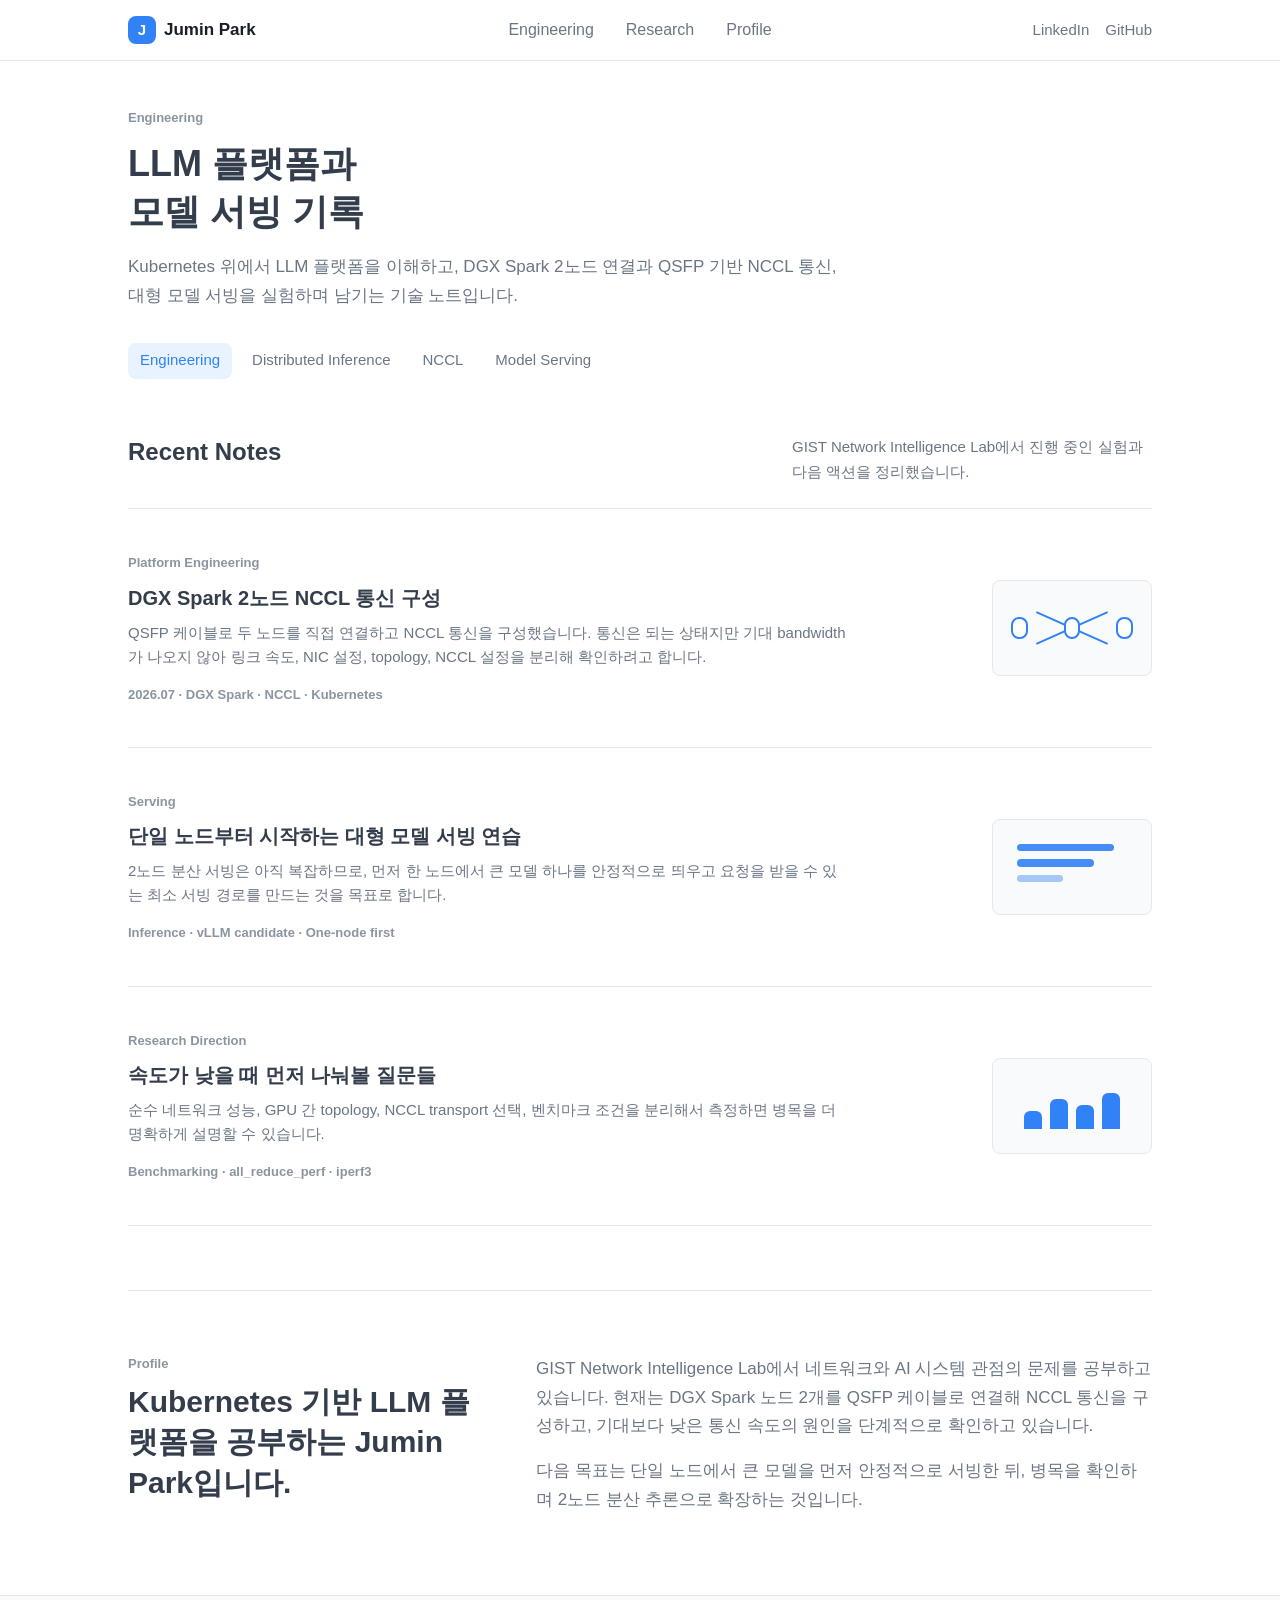
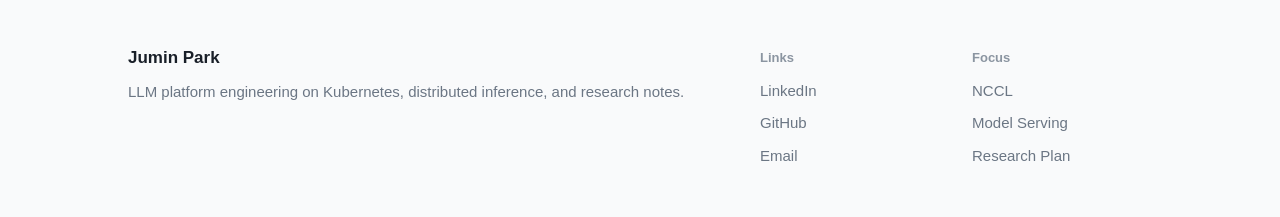
==== index.html @ 3facba5d "Add Jumin Park tech blog" ====
<!doctype html>
<html lang="ko">
  <head>
    <meta charset="utf-8">
    <meta name="viewport" content="width=device-width, initial-scale=1">
    <title>Jumin Park | AI Systems Engineering Notes</title>
    <meta
      name="description"
      content="LLM platform engineering on Kubernetes, distributed inference, NCCL communication, and model serving notes."
    >
    <meta property="og:title" content="Jumin Park | AI Systems Engineering Notes">
    <meta
      property="og:description"
      content="Kubernetes, DGX Spark, NCCL, distributed inference, and practical AI systems notes."
    >
    <meta property="og:type" content="website">
    <link rel="canonical" href="https://pjm3863966.github.io/jumin-park-tech-blog/">
    <link rel="stylesheet" href="styles.css">
  </head>
  <body>
    <header class="site-header">
      <div class="shell header-inner">
        <a class="brand" href="#top" aria-label="Jumin Park home">
          <span class="brand-mark" aria-hidden="true">J</span>
          <span>Jumin Park</span>
        </a>
        <nav class="nav-links" aria-label="Primary navigation">
          <a href="#engineering">Engineering</a>
          <a href="#research">Research</a>
          <a href="#profile">Profile</a>
        </nav>
        <div class="action-links" aria-label="External profile links">
          <a href="https://www.linkedin.com/in/jumin-park-6b538a3a7/" aria-label="LinkedIn profile">LinkedIn</a>
          <a href="https://github.com/pjm3863966" aria-label="GitHub profile">GitHub</a>
        </div>
      </div>
    </header>

    <main id="top">
      <section class="shell category-hero" aria-labelledby="page-title">
        <p class="eyebrow">Engineering</p>
        <h1 id="page-title">LLM 플랫폼과<br><span class="nowrap">모델 서빙 기록</span></h1>
        <p class="hero-description">
          Kubernetes 위에서 LLM 플랫폼을 이해하고, DGX Spark 2노드 연결과 QSFP 기반
          NCCL 통신, 대형 모델 서빙을 실험하며 남기는 기술 노트입니다.
        </p>
        <div class="tag-rail" aria-label="Topics">
          <a class="tag active" href="#engineering">Engineering</a>
          <a class="tag" href="#research">Distributed Inference</a>
          <a class="tag" href="#profile">NCCL</a>
          <a class="tag" href="#serving">Model Serving</a>
        </div>
      </section>

      <section class="shell article-list" id="engineering" aria-labelledby="engineering-title">
        <div class="section-heading">
          <h2 id="engineering-title">Recent Notes</h2>
          <p>GIST Network Intelligence Lab에서 진행 중인 실험과 다음 액션을 정리했습니다.</p>
        </div>

        <article class="article-row">
          <a class="article-copy" href="#note-nccl">
            <span class="category">Platform Engineering</span>
            <h3 id="note-nccl">DGX Spark 2노드 NCCL 통신 구성</h3>
            <p>
              QSFP 케이블로 두 노드를 직접 연결하고 NCCL 통신을 구성했습니다.
              통신은 되는 상태지만 기대 bandwidth가 나오지 않아 링크 속도, NIC 설정,
              topology, NCCL 설정을 분리해 확인하려고 합니다.
            </p>
            <span class="meta">2026.07 · DGX Spark · NCCL · Kubernetes</span>
          </a>
          <div class="article-thumb network-thumb" aria-hidden="true">
            <span></span>
            <span></span>
            <span></span>
          </div>
        </article>

        <article class="article-row" id="serving">
          <a class="article-copy" href="#note-serving">
            <span class="category">Serving</span>
            <h3 id="note-serving">단일 노드부터 시작하는 대형 모델 서빙 연습</h3>
            <p>
              2노드 분산 서빙은 아직 복잡하므로, 먼저 한 노드에서 큰 모델 하나를 안정적으로
              띄우고 요청을 받을 수 있는 최소 서빙 경로를 만드는 것을 목표로 합니다.
            </p>
            <span class="meta">Inference · vLLM candidate · One-node first</span>
          </a>
          <div class="article-thumb serving-thumb" aria-hidden="true">
            <span class="screen-line wide"></span>
            <span class="screen-line"></span>
            <span class="screen-line short"></span>
          </div>
        </article>

        <article class="article-row" id="research">
          <a class="article-copy" href="#note-research">
            <span class="category">Research Direction</span>
            <h3 id="note-research">속도가 낮을 때 먼저 나눠볼 질문들</h3>
            <p>
              순수 네트워크 성능, GPU 간 topology, NCCL transport 선택, 벤치마크 조건을
              분리해서 측정하면 병목을 더 명확하게 설명할 수 있습니다.
            </p>
            <span class="meta">Benchmarking · all_reduce_perf · iperf3</span>
          </a>
          <div class="article-thumb benchmark-thumb" aria-hidden="true">
            <span style="height: 38%"></span>
            <span style="height: 64%"></span>
            <span style="height: 52%"></span>
            <span style="height: 78%"></span>
          </div>
        </article>
      </section>

      <section class="shell profile-section" id="profile" aria-labelledby="profile-title">
        <div>
          <p class="eyebrow">Profile</p>
          <h2 id="profile-title">Kubernetes 기반 LLM 플랫폼을 공부하는 Jumin Park입니다.</h2>
        </div>
        <div class="profile-body">
          <p>
            GIST Network Intelligence Lab에서 네트워크와 AI 시스템 관점의 문제를 공부하고 있습니다.
            현재는 DGX Spark 노드 2개를 QSFP 케이블로 연결해 NCCL 통신을 구성하고,
            기대보다 낮은 통신 속도의 원인을 단계적으로 확인하고 있습니다.
          </p>
          <p>
            다음 목표는 단일 노드에서 큰 모델을 먼저 안정적으로 서빙한 뒤,
            병목을 확인하며 2노드 분산 추론으로 확장하는 것입니다.
          </p>
        </div>
      </section>
    </main>

    <footer class="site-footer">
      <div class="shell footer-grid">
        <div>
          <strong>Jumin Park</strong>
          <p>LLM platform engineering on Kubernetes, distributed inference, and research notes.</p>
        </div>
        <div>
          <span class="footer-title">Links</span>
          <a href="https://www.linkedin.com/in/jumin-park-6b538a3a7/">LinkedIn</a>
          <a href="https://github.com/pjm3863966">GitHub</a>
          <a href="mailto:hello@example.com">Email</a>
        </div>
        <div>
          <span class="footer-title">Focus</span>
          <a href="#engineering">NCCL</a>
          <a href="#serving">Model Serving</a>
          <a href="#research">Research Plan</a>
        </div>
      </div>
    </footer>
  </body>
</html>
---- styles.css ----
:root {
  --surface-primary: #ffffff;
  --surface-secondary: #f9fafb;
  --text-primary: #191f28;
  --text-heading: #333d4b;
  --text-secondary: #6b7684;
  --text-tertiary: #8b95a1;
  --border-subtle: #e5e8eb;
  --accent-primary: #3182f6;
  --accent-soft: #e8f3ff;
  --space-2: 8px;
  --space-3: 12px;
  --space-4: 16px;
  --space-6: 24px;
  --space-8: 32px;
  --space-10: 40px;
  --space-12: 48px;
  --space-16: 64px;
  color-scheme: light;
}

* {
  box-sizing: border-box;
}

html {
  scroll-behavior: smooth;
}

body {
  margin: 0;
  background: var(--surface-primary);
  color: var(--text-primary);
  font-family: "Toss Product Sans", "SF Pro KR", "Apple SD Gothic Neo", "Noto Sans KR",
    -apple-system, BlinkMacSystemFont, "Segoe UI", sans-serif;
  font-size: 16px;
  line-height: 1.65;
  letter-spacing: 0;
  word-break: normal;
  overflow-wrap: break-word;
}

a {
  color: inherit;
  text-decoration: none;
}

a:focus-visible {
  outline: 3px solid var(--accent-soft);
  outline-offset: 4px;
  border-radius: 8px;
}

.shell {
  width: min(1024px, calc(100% - 48px));
  margin: 0 auto;
}

.site-header {
  position: sticky;
  top: 0;
  z-index: 10;
  background: rgba(255, 255, 255, 0.92);
  border-bottom: 1px solid var(--border-subtle);
  backdrop-filter: blur(16px);
}

.header-inner {
  min-height: 60px;
  display: grid;
  grid-template-columns: 1fr auto 1fr;
  align-items: center;
  gap: var(--space-6);
}

.brand,
.nav-links,
.action-links {
  display: flex;
  align-items: center;
}

.brand {
  gap: var(--space-2);
  color: var(--text-primary);
  font-size: 17px;
  font-weight: 700;
}

.brand-mark {
  width: 28px;
  height: 28px;
  display: inline-grid;
  place-items: center;
  border-radius: 8px;
  background: var(--accent-primary);
  color: #ffffff;
  font-size: 15px;
  font-weight: 700;
}

.nav-links {
  min-width: 0;
  gap: var(--space-8);
  color: var(--text-secondary);
  font-size: 16px;
}

.action-links {
  min-width: 0;
  justify-content: flex-end;
  gap: var(--space-4);
  color: var(--text-secondary);
  font-size: 15px;
}

.nav-links a,
.action-links a,
.tag {
  transition: color 160ms ease-out, background-color 160ms ease-out;
}

.nav-links a:hover,
.action-links a:hover {
  color: var(--accent-primary);
}

.category-hero {
  padding: var(--space-12) 0 var(--space-10);
}

.eyebrow,
.category,
.meta,
.footer-title {
  margin: 0;
  color: var(--text-tertiary);
  font-size: 13px;
  font-weight: 600;
  line-height: 1.45;
}

.category-hero h1 {
  max-width: 780px;
  margin: var(--space-3) 0 0;
  color: var(--text-heading);
  font-size: clamp(30px, 5vw, 36px);
  font-weight: 700;
  line-height: 1.35;
  letter-spacing: 0;
}

.nowrap {
  white-space: nowrap;
}

.hero-description {
  max-width: 720px;
  margin: var(--space-4) 0 0;
  color: var(--text-secondary);
  font-size: 17px;
  line-height: 1.7;
}

.tag-rail {
  min-width: 0;
  display: flex;
  flex-wrap: wrap;
  gap: var(--space-2);
  margin-top: var(--space-8);
}

.tag {
  min-height: 36px;
  display: inline-flex;
  align-items: center;
  border-radius: 8px;
  padding: 0 var(--space-3);
  color: var(--text-secondary);
  font-size: 15px;
  font-weight: 500;
}

.tag:hover {
  color: var(--text-primary);
  background: var(--surface-secondary);
}

.tag.active {
  color: var(--accent-primary);
  background: var(--accent-soft);
}

.article-list {
  padding: var(--space-4) 0 var(--space-16);
}

.section-heading {
  display: grid;
  grid-template-columns: minmax(0, 1fr) minmax(260px, 360px);
  gap: var(--space-8);
  padding-bottom: var(--space-6);
  border-bottom: 1px solid var(--border-subtle);
}

.section-heading h2 {
  margin: 0;
  color: var(--text-heading);
  font-size: 24px;
  line-height: 1.45;
}

.section-heading p {
  margin: 0;
  color: var(--text-secondary);
  font-size: 15px;
}

.article-row {
  display: grid;
  grid-template-columns: minmax(0, 1fr) 160px;
  gap: var(--space-8);
  align-items: center;
  min-height: 160px;
  padding: var(--space-10) 0;
  border-bottom: 1px solid var(--border-subtle);
}

.article-copy {
  display: block;
}

.article-copy h3 {
  max-width: 720px;
  margin: var(--space-2) 0 var(--space-2);
  color: var(--text-heading);
  font-size: 20px;
  font-weight: 700;
  line-height: 1.45;
  transition: color 160ms ease-out;
}

.article-copy p {
  max-width: 720px;
  margin: 0 0 var(--space-3);
  color: var(--text-secondary);
  font-size: 15px;
  line-height: 1.6;
}

.article-row:hover h3,
.article-copy:focus-visible h3 {
  color: var(--accent-primary);
}

.article-thumb {
  width: 160px;
  height: 96px;
  border-radius: 8px;
  background: var(--surface-secondary);
  border: 1px solid var(--border-subtle);
  overflow: hidden;
  transition: transform 180ms ease-out;
}

.article-row:hover .article-thumb {
  transform: translateY(-2px);
}

.network-thumb,
.serving-thumb,
.benchmark-thumb {
  position: relative;
  display: flex;
  align-items: center;
  justify-content: center;
}

.network-thumb::before,
.network-thumb::after {
  content: "";
  position: absolute;
  width: 78px;
  height: 2px;
  background: var(--accent-primary);
}

.network-thumb::before {
  transform: rotate(24deg);
}

.network-thumb::after {
  transform: rotate(-24deg);
}

.network-thumb span {
  position: relative;
  z-index: 1;
  width: 22px;
  height: 22px;
  margin: 0 18px;
  border-radius: 8px;
  background: #ffffff;
  border: 2px solid var(--accent-primary);
}

.serving-thumb {
  flex-direction: column;
  align-items: flex-start;
  padding: var(--space-6);
}

.screen-line {
  display: block;
  height: 8px;
  width: 70%;
  margin-bottom: var(--space-2);
  border-radius: 4px;
  background: var(--accent-primary);
  opacity: 0.9;
}

.screen-line.wide {
  width: 88%;
}

.screen-line.short {
  width: 42%;
  opacity: 0.42;
}

.benchmark-thumb {
  align-items: flex-end;
  gap: var(--space-2);
  padding: var(--space-6);
}

.benchmark-thumb span {
  width: 18px;
  border-radius: 6px 6px 0 0;
  background: var(--accent-primary);
}

.profile-section {
  display: grid;
  grid-template-columns: minmax(0, 360px) minmax(0, 1fr);
  gap: var(--space-12);
  padding: var(--space-16) 0;
  border-top: 1px solid var(--border-subtle);
}

.profile-section h2 {
  margin: var(--space-2) 0 0;
  color: var(--text-heading);
  font-size: 30px;
  line-height: 1.35;
}

.profile-body p {
  max-width: 620px;
  margin: 0 0 var(--space-4);
  color: var(--text-secondary);
  font-size: 17px;
  line-height: 1.7;
}

.site-footer {
  background: var(--surface-secondary);
  border-top: 1px solid var(--border-subtle);
}

.footer-grid {
  display: grid;
  grid-template-columns: 1fr 180px 180px;
  gap: var(--space-8);
  padding: var(--space-12) 0;
}

.footer-grid strong {
  display: block;
  color: var(--text-primary);
  font-size: 17px;
}

.footer-grid p,
.footer-grid a {
  display: block;
  margin: var(--space-2) 0 0;
  color: var(--text-secondary);
  font-size: 15px;
}

.footer-grid a:hover {
  color: var(--accent-primary);
}

@media (max-width: 760px) {
  .shell {
    width: min(100% - 32px, 1024px);
  }

  .header-inner {
    min-height: auto;
    grid-template-columns: 1fr;
    align-items: start;
    gap: var(--space-3);
    padding: var(--space-4) 0;
  }

  .nav-links,
  .action-links {
    width: 100%;
    justify-content: flex-start;
    flex-wrap: wrap;
    gap: var(--space-4);
  }

  .nav-links a,
  .action-links a,
  .tag {
    white-space: nowrap;
  }

  .category-hero {
    padding: var(--space-10) 0;
  }

  .category-hero h1 {
    font-size: clamp(28px, 8.2vw, 32px);
    line-height: 1.42;
  }

  .hero-description,
  .profile-body p {
    font-size: 16px;
    line-height: 1.72;
  }

  .section-heading,
  .article-row,
  .profile-section,
  .footer-grid {
    grid-template-columns: 1fr;
  }

  .article-row {
    gap: var(--space-4);
    padding: var(--space-8) 0;
  }

  .article-thumb {
    grid-row: 1;
    width: 100%;
    height: 132px;
  }

  .profile-section {
    gap: var(--space-6);
  }
}

@media (prefers-reduced-motion: reduce) {
  html {
    scroll-behavior: auto;
  }

  *,
  *::before,
  *::after {
    transition-duration: 1ms !important;
    animation-duration: 1ms !important;
    animation-iteration-count: 1 !important;
  }
}
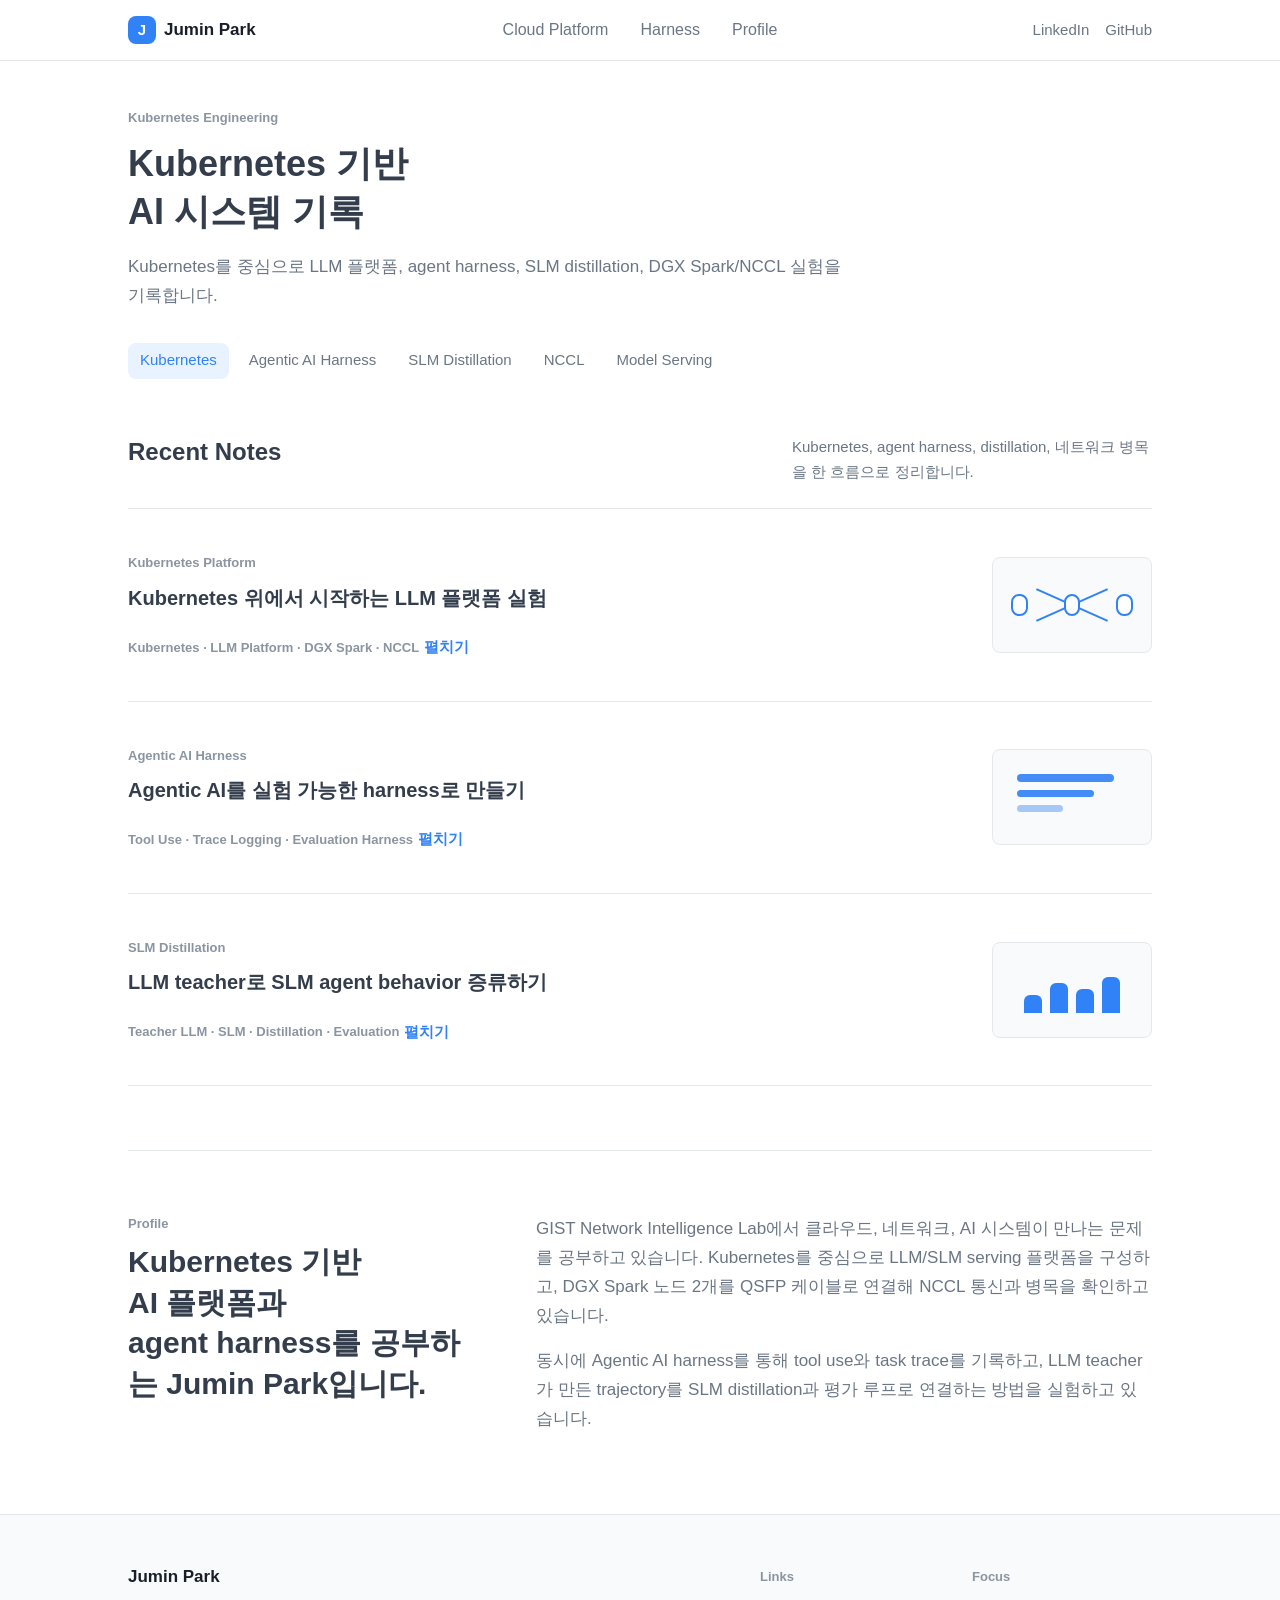
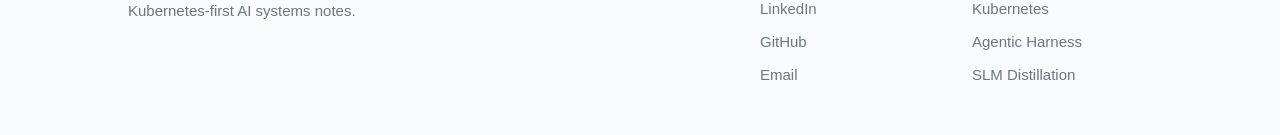
==== commit 7cd7b3e1: "Update blog structure and notes" ====
--- a/index.html
+++ b/index.html
@@ -3,18 +3,18 @@
   <head>
     <meta charset="utf-8">
     <meta name="viewport" content="width=device-width, initial-scale=1">
-    <title>Jumin Park | AI Systems Engineering Notes</title>
+    <title>Jumin Park | Kubernetes & AI Systems Engineering Notes</title>
     <meta
       name="description"
-      content="LLM platform engineering on Kubernetes, distributed inference, NCCL communication, and model serving notes."
+      content="Kubernetes-first AI systems notes: platforms, agents, distillation, and NCCL."
     >
-    <meta property="og:title" content="Jumin Park | AI Systems Engineering Notes">
+    <meta property="og:title" content="Jumin Park | Kubernetes & AI Systems Engineering Notes">
     <meta
       property="og:description"
-      content="Kubernetes, DGX Spark, NCCL, distributed inference, and practical AI systems notes."
+      content="Kubernetes-first AI systems notes: platforms, agents, distillation, and NCCL."
     >
     <meta property="og:type" content="website">
-    <link rel="canonical" href="https://pjm3863966.github.io/jumin-park-tech-blog/">
+    <link rel="canonical" href="https://ahro-t.github.io/jumin-park-tech-blog/">
     <link rel="stylesheet" href="styles.css">
   </head>
   <body>
@@ -25,28 +25,29 @@
           <span>Jumin Park</span>
         </a>
         <nav class="nav-links" aria-label="Primary navigation">
-          <a href="#engineering">Engineering</a>
-          <a href="#research">Research</a>
+          <a href="#engineering">Cloud Platform</a>
+          <a href="#research">Harness</a>
           <a href="#profile">Profile</a>
         </nav>
         <div class="action-links" aria-label="External profile links">
           <a href="https://www.linkedin.com/in/jumin-park-6b538a3a7/" aria-label="LinkedIn profile">LinkedIn</a>
-          <a href="https://github.com/pjm3863966" aria-label="GitHub profile">GitHub</a>
+          <a href="https://github.com/Ahro-T" aria-label="GitHub profile">GitHub</a>
         </div>
       </div>
     </header>
 
     <main id="top">
       <section class="shell category-hero" aria-labelledby="page-title">
-        <p class="eyebrow">Engineering</p>
-        <h1 id="page-title">LLM 플랫폼과<br><span class="nowrap">모델 서빙 기록</span></h1>
+        <p class="eyebrow">Kubernetes Engineering</p>
+        <h1 id="page-title">Kubernetes 기반<br><span class="nowrap">AI 시스템 기록</span></h1>
         <p class="hero-description">
-          Kubernetes 위에서 LLM 플랫폼을 이해하고, DGX Spark 2노드 연결과 QSFP 기반
-          NCCL 통신, 대형 모델 서빙을 실험하며 남기는 기술 노트입니다.
+          Kubernetes를 중심으로 LLM 플랫폼, agent harness, SLM distillation,
+          DGX Spark/NCCL 실험을 기록합니다.
         </p>
         <div class="tag-rail" aria-label="Topics">
-          <a class="tag active" href="#engineering">Engineering</a>
-          <a class="tag" href="#research">Distributed Inference</a>
+          <a class="tag active" href="#engineering">Kubernetes</a>
+          <a class="tag" href="#research">Agentic AI Harness</a>
+          <a class="tag" href="#serving">SLM Distillation</a>
           <a class="tag" href="#profile">NCCL</a>
           <a class="tag" href="#serving">Model Serving</a>
         </div>
@@ -55,20 +56,28 @@
       <section class="shell article-list" id="engineering" aria-labelledby="engineering-title">
         <div class="section-heading">
           <h2 id="engineering-title">Recent Notes</h2>
-          <p>GIST Network Intelligence Lab에서 진행 중인 실험과 다음 액션을 정리했습니다.</p>
+          <p>Kubernetes, agent harness, distillation, 네트워크 병목을 한 흐름으로 정리합니다.</p>
         </div>
 
         <article class="article-row">
-          <a class="article-copy" href="#note-nccl">
-            <span class="category">Platform Engineering</span>
-            <h3 id="note-nccl">DGX Spark 2노드 NCCL 통신 구성</h3>
-            <p>
-              QSFP 케이블로 두 노드를 직접 연결하고 NCCL 통신을 구성했습니다.
-              통신은 되는 상태지만 기대 bandwidth가 나오지 않아 링크 속도, NIC 설정,
-              topology, NCCL 설정을 분리해 확인하려고 합니다.
-            </p>
-            <span class="meta">2026.07 · DGX Spark · NCCL · Kubernetes</span>
-          </a>
+          <details class="article-copy">
+            <summary class="article-summary">
+              <span class="category">Kubernetes Platform</span>
+              <h3 id="note-nccl">Kubernetes 위에서 시작하는 <span class="nowrap">LLM 플랫폼</span> 실험</h3>
+              <span class="meta">Kubernetes · LLM Platform · DGX Spark · NCCL</span>
+              <span class="toggle-label" aria-hidden="true">
+                <span class="toggle-open">펼치기</span>
+                <span class="toggle-close">접기</span>
+              </span>
+            </summary>
+            <div class="article-detail">
+              <p>
+              클라우드 연구실 맥락에서 Kubernetes를 중심에 두고 LLM/SLM serving 경로를
+              잡고 있습니다. DGX Spark 2노드, QSFP 연결, NCCL 통신까지 플랫폼 레이어에서
+              재현 가능한 실험 환경으로 정리하려고 합니다.
+              </p>
+            </div>
+          </details>
           <div class="article-thumb network-thumb" aria-hidden="true">
             <span></span>
             <span></span>
@@ -77,15 +86,24 @@
         </article>
 
         <article class="article-row" id="serving">
-          <a class="article-copy" href="#note-serving">
-            <span class="category">Serving</span>
-            <h3 id="note-serving">단일 노드부터 시작하는 대형 모델 서빙 연습</h3>
-            <p>
-              2노드 분산 서빙은 아직 복잡하므로, 먼저 한 노드에서 큰 모델 하나를 안정적으로
-              띄우고 요청을 받을 수 있는 최소 서빙 경로를 만드는 것을 목표로 합니다.
-            </p>
-            <span class="meta">Inference · vLLM candidate · One-node first</span>
-          </a>
+          <details class="article-copy">
+            <summary class="article-summary">
+              <span class="category">Agentic AI Harness</span>
+              <h3 id="note-serving">Agentic AI를 실험 가능한 harness로 만들기</h3>
+              <span class="meta">Tool Use · Trace Logging · Evaluation Harness</span>
+              <span class="toggle-label" aria-hidden="true">
+                <span class="toggle-open">펼치기</span>
+                <span class="toggle-close">접기</span>
+              </span>
+            </summary>
+            <div class="article-detail">
+              <p>
+              agent workflow의 tool use, multi-step reasoning, task trace를 실행하고 관찰하는
+              harness를 설계합니다. 실행 로그와 실패 모드를 모아 평가와 개선 루프를 만들고,
+              이후 작은 모델을 위한 distillation 데이터로 연결하는 것이 목표입니다.
+              </p>
+            </div>
+          </details>
           <div class="article-thumb serving-thumb" aria-hidden="true">
             <span class="screen-line wide"></span>
             <span class="screen-line"></span>
@@ -94,15 +112,24 @@
         </article>
 
         <article class="article-row" id="research">
-          <a class="article-copy" href="#note-research">
-            <span class="category">Research Direction</span>
-            <h3 id="note-research">속도가 낮을 때 먼저 나눠볼 질문들</h3>
-            <p>
-              순수 네트워크 성능, GPU 간 topology, NCCL transport 선택, 벤치마크 조건을
-              분리해서 측정하면 병목을 더 명확하게 설명할 수 있습니다.
-            </p>
-            <span class="meta">Benchmarking · all_reduce_perf · iperf3</span>
-          </a>
+          <details class="article-copy">
+            <summary class="article-summary">
+              <span class="category">SLM Distillation</span>
+              <h3 id="note-research">LLM teacher로 SLM agent behavior 증류하기</h3>
+              <span class="meta">Teacher LLM · SLM · Distillation · Evaluation</span>
+              <span class="toggle-label" aria-hidden="true">
+                <span class="toggle-open">펼치기</span>
+                <span class="toggle-close">접기</span>
+              </span>
+            </summary>
+            <div class="article-detail">
+              <p>
+              큰 LLM을 teacher로 사용해 agentic task trajectory와 reasoning trace를 만들고,
+              이를 SLM이 재현 가능한 형태로 학습/평가하는 경로를 고민합니다. 품질, latency,
+              cost를 함께 기록하는 harness가 핵심입니다.
+              </p>
+            </div>
+          </details>
           <div class="article-thumb benchmark-thumb" aria-hidden="true">
             <span style="height: 38%"></span>
             <span style="height: 64%"></span>
@@ -115,17 +142,17 @@
       <section class="shell profile-section" id="profile" aria-labelledby="profile-title">
         <div>
           <p class="eyebrow">Profile</p>
-          <h2 id="profile-title">Kubernetes 기반 LLM 플랫폼을 공부하는 Jumin Park입니다.</h2>
+          <h2 id="profile-title">Kubernetes 기반 <span class="nowrap">AI 플랫폼</span>과 <span class="nowrap">agent harness</span>를 공부하는 Jumin Park입니다.</h2>
         </div>
         <div class="profile-body">
           <p>
-            GIST Network Intelligence Lab에서 네트워크와 AI 시스템 관점의 문제를 공부하고 있습니다.
-            현재는 DGX Spark 노드 2개를 QSFP 케이블로 연결해 NCCL 통신을 구성하고,
-            기대보다 낮은 통신 속도의 원인을 단계적으로 확인하고 있습니다.
+            GIST Network Intelligence Lab에서 클라우드, 네트워크, AI 시스템이 만나는 문제를
+            공부하고 있습니다. Kubernetes를 중심으로 LLM/SLM serving 플랫폼을 구성하고,
+            DGX Spark 노드 2개를 QSFP 케이블로 연결해 NCCL 통신과 병목을 확인하고 있습니다.
           </p>
           <p>
-            다음 목표는 단일 노드에서 큰 모델을 먼저 안정적으로 서빙한 뒤,
-            병목을 확인하며 2노드 분산 추론으로 확장하는 것입니다.
+            동시에 Agentic AI harness를 통해 tool use와 task trace를 기록하고, LLM teacher가
+            만든 trajectory를 SLM distillation과 평가 루프로 연결하는 방법을 실험하고 있습니다.
           </p>
         </div>
       </section>
@@ -135,19 +162,19 @@
       <div class="shell footer-grid">
         <div>
           <strong>Jumin Park</strong>
-          <p>LLM platform engineering on Kubernetes, distributed inference, and research notes.</p>
+          <p>Kubernetes-first AI systems notes.</p>
         </div>
         <div>
           <span class="footer-title">Links</span>
           <a href="https://www.linkedin.com/in/jumin-park-6b538a3a7/">LinkedIn</a>
-          <a href="https://github.com/pjm3863966">GitHub</a>
+          <a href="https://github.com/Ahro-T">GitHub</a>
           <a href="mailto:hello@example.com">Email</a>
         </div>
         <div>
           <span class="footer-title">Focus</span>
-          <a href="#engineering">NCCL</a>
-          <a href="#serving">Model Serving</a>
-          <a href="#research">Research Plan</a>
+          <a href="#engineering">Kubernetes</a>
+          <a href="#serving">Agentic Harness</a>
+          <a href="#research">SLM Distillation</a>
         </div>
       </div>
     </footer>
--- a/styles.css
+++ b/styles.css
@@ -230,6 +230,22 @@
   display: block;
 }
 
+.article-summary {
+  display: block;
+  cursor: pointer;
+  list-style: none;
+}
+
+.article-summary::-webkit-details-marker {
+  display: none;
+}
+
+.article-summary:focus-visible {
+  outline: 3px solid var(--accent-soft);
+  outline-offset: 4px;
+  border-radius: 8px;
+}
+
 .article-copy h3 {
   max-width: 720px;
   margin: var(--space-2) 0 var(--space-2);
@@ -240,16 +256,42 @@
   transition: color 160ms ease-out;
 }
 
-.article-copy p {
+.article-detail {
   max-width: 720px;
-  margin: 0 0 var(--space-3);
+  margin-top: var(--space-4);
+}
+
+.article-detail p {
+  max-width: 720px;
+  margin: 0;
   color: var(--text-secondary);
   font-size: 15px;
   line-height: 1.6;
 }
 
+.toggle-label {
+  min-height: 28px;
+  display: inline-flex;
+  align-items: center;
+  margin-top: var(--space-3);
+  color: var(--accent-primary);
+  font-size: 15px;
+  font-weight: 600;
+  line-height: 1.45;
+}
+
+.toggle-close,
+.article-copy[open] .toggle-open {
+  display: none;
+}
+
+.article-copy[open] .toggle-close {
+  display: inline;
+}
+
 .article-row:hover h3,
-.article-copy:focus-visible h3 {
+.article-copy[open] h3,
+.article-summary:focus-visible h3 {
   color: var(--accent-primary);
 }
 
@@ -264,6 +306,10 @@
 }
 
 .article-row:hover .article-thumb {
+  transform: translateY(-2px);
+}
+
+.article-copy[open] + .article-thumb {
   transform: translateY(-2px);
 }
 
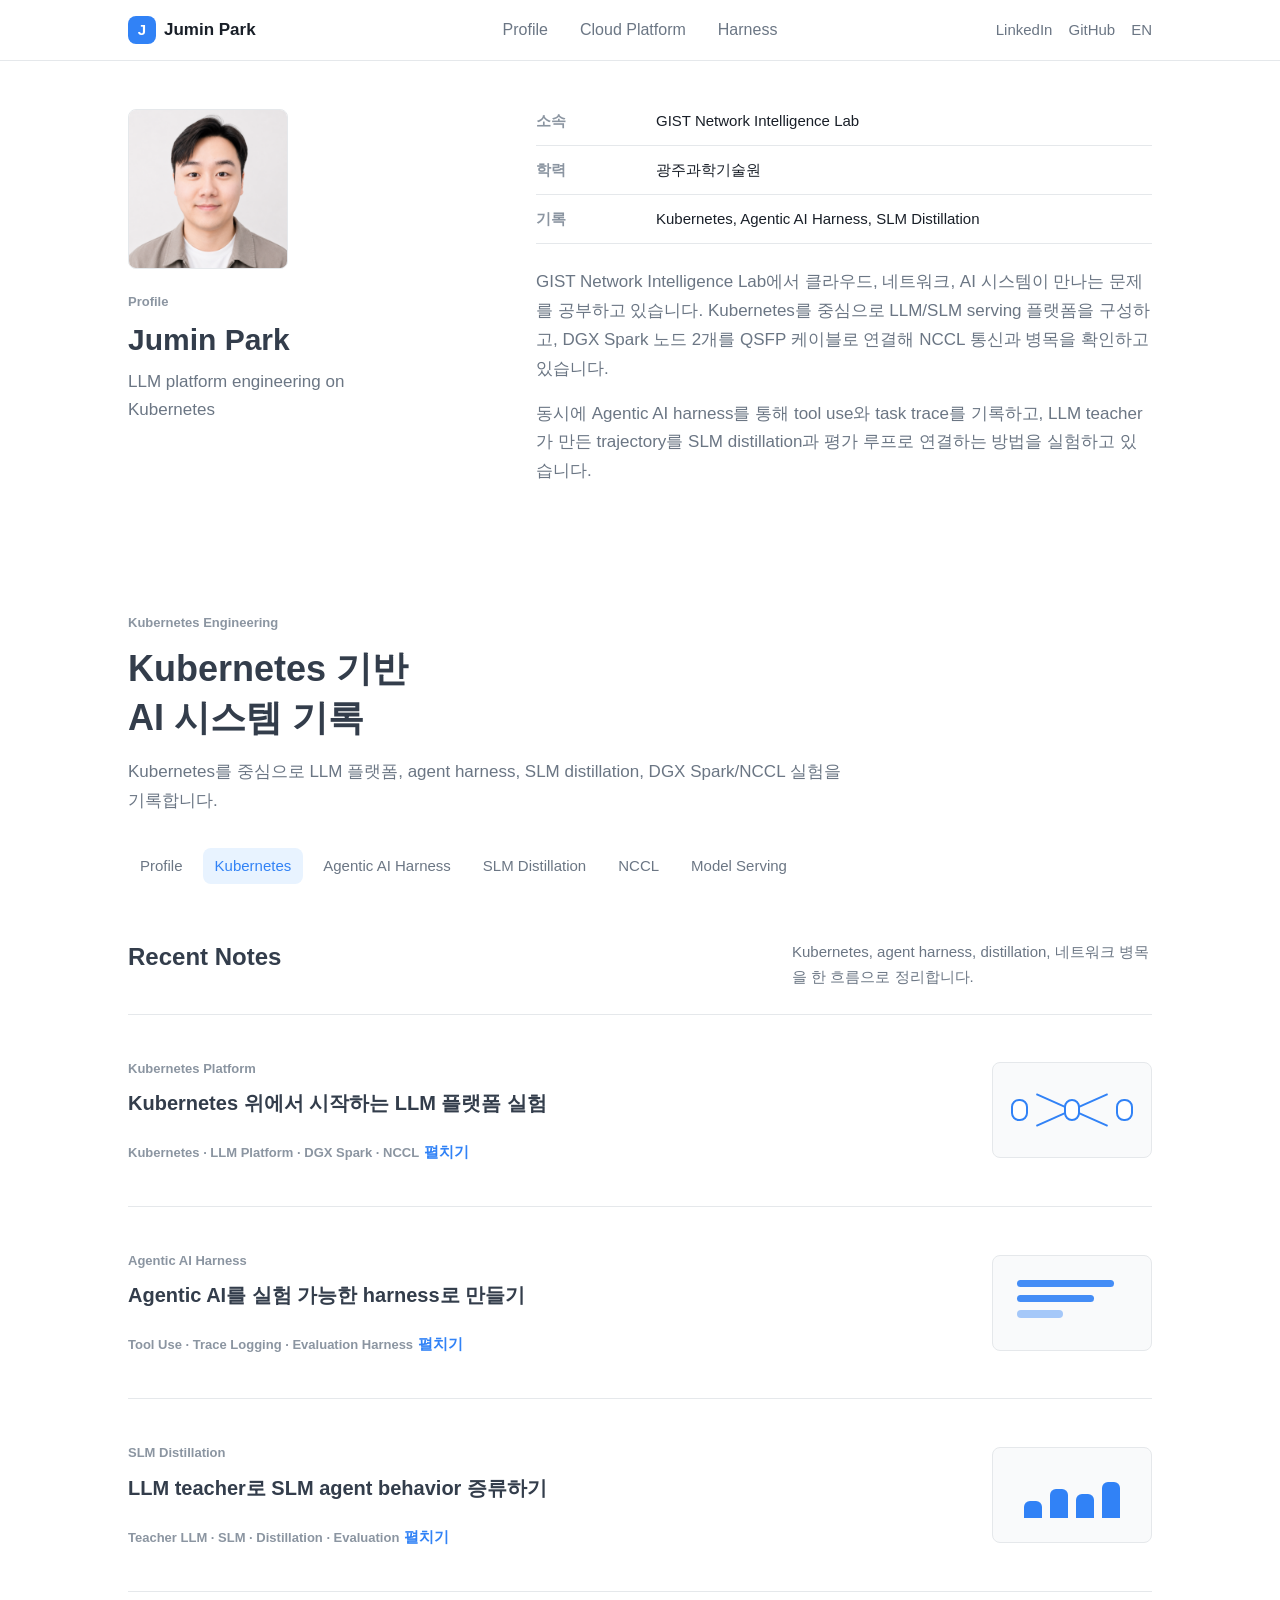
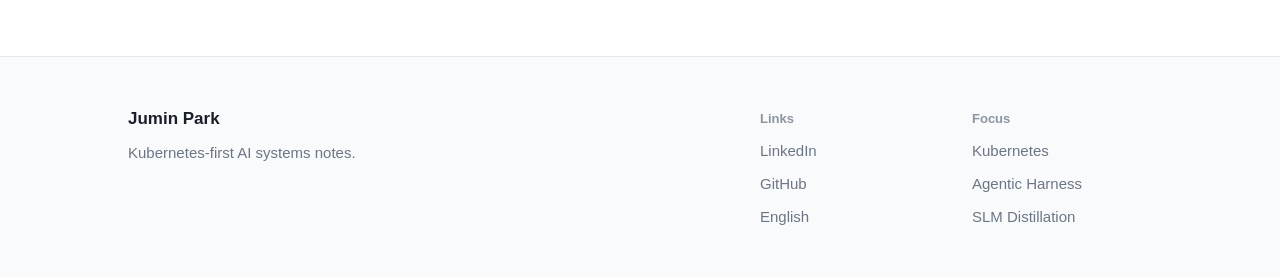
==== commit 11c0d46d: "Move profile section to top" ====
--- a/index.html
+++ b/index.html
@@ -15,6 +15,8 @@
     >
     <meta property="og:type" content="website">
     <link rel="canonical" href="https://ahro-t.github.io/jumin-park-tech-blog/">
+    <link rel="alternate" hreflang="ko" href="https://ahro-t.github.io/jumin-park-tech-blog/">
+    <link rel="alternate" hreflang="en" href="https://ahro-t.github.io/jumin-park-tech-blog/en.html">
     <link rel="stylesheet" href="styles.css">
   </head>
   <body>
@@ -25,18 +27,61 @@
           <span>Jumin Park</span>
         </a>
         <nav class="nav-links" aria-label="Primary navigation">
+          <a href="#profile">Profile</a>
           <a href="#engineering">Cloud Platform</a>
           <a href="#research">Harness</a>
-          <a href="#profile">Profile</a>
         </nav>
         <div class="action-links" aria-label="External profile links">
           <a href="https://www.linkedin.com/in/jumin-park-6b538a3a7/" aria-label="LinkedIn profile">LinkedIn</a>
           <a href="https://github.com/Ahro-T" aria-label="GitHub profile">GitHub</a>
+          <a href="en.html" lang="en" aria-label="English version">EN</a>
         </div>
       </div>
     </header>
 
     <main id="top">
+      <section class="shell profile-section" id="profile" aria-labelledby="profile-title">
+        <div class="profile-intro">
+          <img
+            class="profile-photo"
+            src="assets/jumin-park-profile.png"
+            width="160"
+            height="160"
+            alt="Jumin Park profile photo"
+          >
+          <div>
+            <p class="eyebrow">Profile</p>
+            <h2 id="profile-title">Jumin Park</h2>
+            <p class="profile-headline">LLM platform engineering on Kubernetes</p>
+          </div>
+        </div>
+        <div class="profile-body">
+          <dl class="profile-facts" aria-label="Profile facts">
+            <div>
+              <dt>소속</dt>
+              <dd>GIST Network Intelligence Lab</dd>
+            </div>
+            <div>
+              <dt>학력</dt>
+              <dd>광주과학기술원</dd>
+            </div>
+            <div>
+              <dt>기록</dt>
+              <dd>Kubernetes, Agentic AI Harness, SLM Distillation</dd>
+            </div>
+          </dl>
+          <p>
+            GIST Network Intelligence Lab에서 클라우드, 네트워크, AI 시스템이 만나는 문제를
+            공부하고 있습니다. Kubernetes를 중심으로 LLM/SLM serving 플랫폼을 구성하고,
+            DGX Spark 노드 2개를 QSFP 케이블로 연결해 NCCL 통신과 병목을 확인하고 있습니다.
+          </p>
+          <p>
+            동시에 Agentic AI harness를 통해 tool use와 task trace를 기록하고, LLM teacher가
+            만든 trajectory를 SLM distillation과 평가 루프로 연결하는 방법을 실험하고 있습니다.
+          </p>
+        </div>
+      </section>
+
       <section class="shell category-hero" aria-labelledby="page-title">
         <p class="eyebrow">Kubernetes Engineering</p>
         <h1 id="page-title">Kubernetes 기반<br><span class="nowrap">AI 시스템 기록</span></h1>
@@ -45,10 +90,11 @@
           DGX Spark/NCCL 실험을 기록합니다.
         </p>
         <div class="tag-rail" aria-label="Topics">
+          <a class="tag" href="#profile">Profile</a>
           <a class="tag active" href="#engineering">Kubernetes</a>
           <a class="tag" href="#research">Agentic AI Harness</a>
           <a class="tag" href="#serving">SLM Distillation</a>
-          <a class="tag" href="#profile">NCCL</a>
+          <a class="tag" href="#engineering">NCCL</a>
           <a class="tag" href="#serving">Model Serving</a>
         </div>
       </section>
@@ -139,23 +185,6 @@
         </article>
       </section>
 
-      <section class="shell profile-section" id="profile" aria-labelledby="profile-title">
-        <div>
-          <p class="eyebrow">Profile</p>
-          <h2 id="profile-title">Kubernetes 기반 <span class="nowrap">AI 플랫폼</span>과 <span class="nowrap">agent harness</span>를 공부하는 Jumin Park입니다.</h2>
-        </div>
-        <div class="profile-body">
-          <p>
-            GIST Network Intelligence Lab에서 클라우드, 네트워크, AI 시스템이 만나는 문제를
-            공부하고 있습니다. Kubernetes를 중심으로 LLM/SLM serving 플랫폼을 구성하고,
-            DGX Spark 노드 2개를 QSFP 케이블로 연결해 NCCL 통신과 병목을 확인하고 있습니다.
-          </p>
-          <p>
-            동시에 Agentic AI harness를 통해 tool use와 task trace를 기록하고, LLM teacher가
-            만든 trajectory를 SLM distillation과 평가 루프로 연결하는 방법을 실험하고 있습니다.
-          </p>
-        </div>
-      </section>
     </main>
 
     <footer class="site-footer">
@@ -168,7 +197,7 @@
           <span class="footer-title">Links</span>
           <a href="https://www.linkedin.com/in/jumin-park-6b538a3a7/">LinkedIn</a>
           <a href="https://github.com/Ahro-T">GitHub</a>
-          <a href="mailto:hello@example.com">Email</a>
+          <a href="en.html" lang="en">English</a>
         </div>
         <div>
           <span class="footer-title">Focus</span>
--- a/styles.css
+++ b/styles.css
@@ -395,11 +395,70 @@
   border-top: 1px solid var(--border-subtle);
 }
 
+main > .profile-section:first-child {
+  padding-top: var(--space-12);
+  border-top: 0;
+}
+
+.profile-intro {
+  display: grid;
+  gap: var(--space-6);
+  align-content: start;
+}
+
+.profile-photo {
+  width: 160px;
+  height: 160px;
+  border-radius: 8px;
+  border: 1px solid var(--border-subtle);
+  object-fit: cover;
+  background: var(--surface-secondary);
+}
+
 .profile-section h2 {
   margin: var(--space-2) 0 0;
   color: var(--text-heading);
   font-size: 30px;
   line-height: 1.35;
+}
+
+.profile-headline {
+  max-width: 300px;
+  margin: var(--space-2) 0 0;
+  color: var(--text-secondary);
+  font-size: 17px;
+  line-height: 1.6;
+}
+
+.profile-facts {
+  display: grid;
+  gap: var(--space-3);
+  margin: 0 0 var(--space-6);
+}
+
+.profile-facts div {
+  display: grid;
+  grid-template-columns: 104px minmax(0, 1fr);
+  gap: var(--space-4);
+  padding-bottom: var(--space-3);
+  border-bottom: 1px solid var(--border-subtle);
+}
+
+.profile-facts dt,
+.profile-facts dd {
+  margin: 0;
+  font-size: 15px;
+  line-height: 1.6;
+}
+
+.profile-facts dt {
+  color: var(--text-tertiary);
+  font-weight: 600;
+}
+
+.profile-facts dd {
+  color: var(--text-primary);
+  font-weight: 500;
 }
 
 .profile-body p {
@@ -503,6 +562,25 @@
   .profile-section {
     gap: var(--space-6);
   }
+
+  .profile-intro {
+    grid-template-columns: 96px minmax(0, 1fr);
+    align-items: center;
+  }
+
+  .profile-photo {
+    width: 96px;
+    height: 96px;
+  }
+
+  .profile-section h2 {
+    font-size: 26px;
+  }
+
+  .profile-facts div {
+    grid-template-columns: 1fr;
+    gap: 2px;
+  }
 }
 
 @media (prefers-reduced-motion: reduce) {
